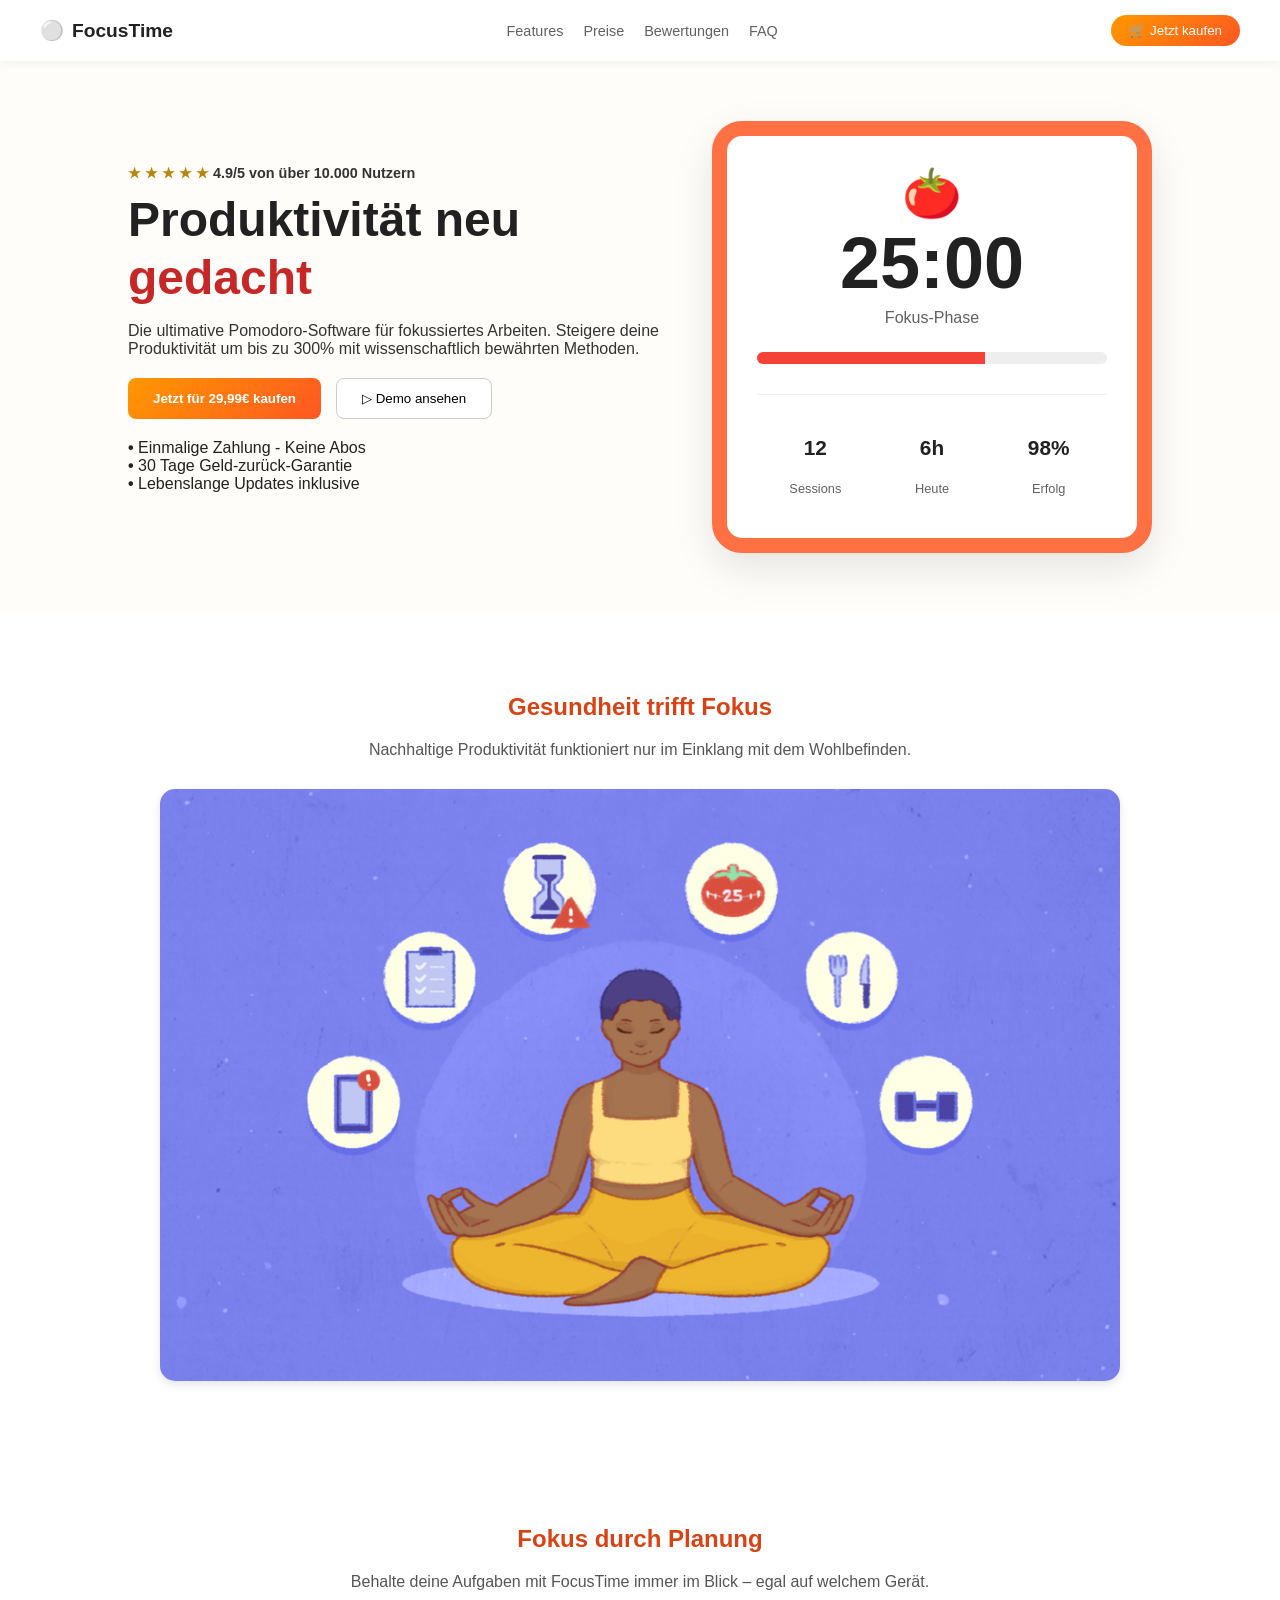
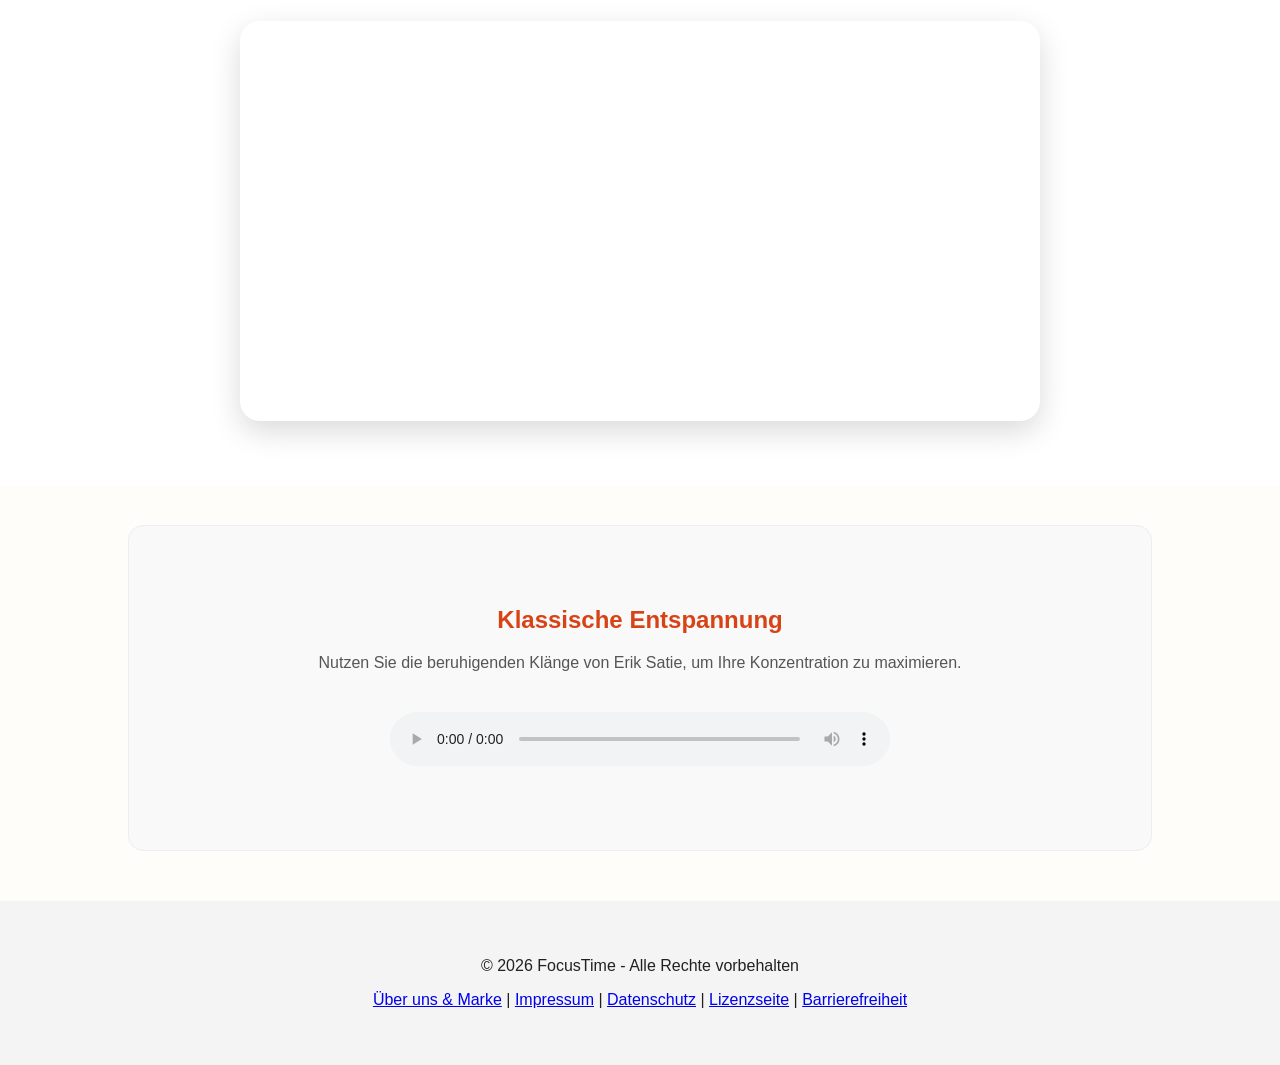
==== index.html @ 0c771ec7 "joa" ====
<!DOCTYPE html>
<html lang="de">
<head>
    <meta charset="UTF-8">
    <meta name="viewport" content="width=device-width, initial-scale=1.0">
    <title>FocusTime - Produktivität neu gedacht</title>
    <link rel="stylesheet" href="style.css">
    <style>
        /* Kontrast-Optimierungen für WAVE */
        :root {
            --primary-orange: #d84315; /* Dunkleres Orange für besseren Kontrast auf Weiß */
            --text-muted: #555555;    /* Dunkleres Grau für bessere Lesbarkeit */
        }

        .rating-badge {
            color: #333333; /* Dunklerer Text */
            font-weight: 600;
        }

        .stars {
            color: #b8860b; /* Dunkleres Gold/Gelb für Kontrast auf hellem Grund */
        }

        .hero-description {
            color: #333333; /* Maximale Lesbarkeit */
        }

        figcaption, .caption-style {
            display: none; /* Entfernt die Nachweise laut Anforderung */
        }
    </style>
</head>
<body>

<header>
    <div class="logo-area">
        <span class="logo-icon" aria-hidden="true">⚪</span> FocusTime
    </div>
    <nav>
        <ul>
            <li><a href="#features">Features</a></li>
            <li><a href="#preise">Preise</a></li>
            <li><a href="#bewertungen">Bewertungen</a></li>
            <li><a href="#faq">FAQ</a></li>
        </ul>
    </nav>
    <button class="btn-header-buy">🛒 Jetzt kaufen</button>
</header>

<main>
    <section class="hero">
        <div class="hero-text">
            <div class="rating-badge">
                <span class="stars">★ ★ ★ ★ ★</span>
                4.9/5 von über 10.000 Nutzern
            </div>

            <h1>Produktivität neu <span class="highlight-red" style="color: #c62828;">gedacht</span></h1>

            <p class="hero-description">
                Die ultimative Pomodoro-Software für fokussiertes Arbeiten. Steigere deine Produktivität um bis zu 300% mit wissenschaftlich bewährten Methoden.
            </p>

            <div class="cta-buttons">
                <button class="btn-main-buy">Jetzt für 29,99€ kaufen</button>
                <button class="btn-demo">▷ Demo ansehen</button>
            </div>

            <ul class="usp-list">
                <li>Einmalige Zahlung - Keine Abos</li>
                <li>30 Tage Geld-zurück-Garantie</li>
                <li>Lebenslange Updates inklusive</li>
            </ul>
        </div>

        <div class="hero-image">
            <div class="timer-mockup">
                <div class="tomato-icon">🍅</div> <p class="timer-display">25:00</p>
                <p class="timer-status">Fokus-Phase</p>

                <div class="progress-bar">
                    <div class="progress-fill"></div>
                </div>

                <div class="stats">
                    <div class="stat-item">
                        <p class="stat-value">12</p>
                        <p class="stat-label">Sessions</p>
                    </div>
                    <div class="stat-item">
                        <p class="stat-value">6h</p>
                        <p class="stat-label">Heute</p>
                    </div>
                    <div class="stat-item">
                        <p class="stat-value">98%</p>
                        <p class="stat-label">Erfolg</p>
                    </div>
                </div>
            </div>
        </div>
    </section>

    <section style="padding: 60px 10%; background: #fff; text-align: center;">
        <h2 style="color: var(--primary-orange);">Gesundheit trifft Fokus</h2>
        <p style="margin-bottom: 30px; color: var(--text-muted);">Nachhaltige Produktivität funktioniert nur im Einklang mit dem Wohlbefinden.</p>

        <figure style="margin: 0;">
            <img src="productivity.png"
                 alt="Grafik: Eine Waage im Gleichgewicht zwischen einem Gehirn (Produktivität) und einem Herz (Gesundheit)"
                 style="max-width: 100%; height: auto; border-radius: 15px; box-shadow: 0 4px 10px rgba(0,0,0,0.1);">
        </figure>
    </section>

    <section style="background: white; padding: 60px 10%; text-align: center;">
        <h2 style="color: var(--primary-orange);">Fokus durch Planung</h2>
        <p style="margin-bottom: 30px; color: var(--text-muted);">Behalte deine Aufgaben mit FocusTime immer im Blick – egal auf welchem Gerät.</p>

        <div style="max-width: 800px; margin: 0 auto; position: relative;">
            <video width="100%" autoplay muted loop playsinline style="border-radius: 20px; box-shadow: 0 10px 30px rgba(0,0,0,0.15);" aria-label="Video einer Person, die produktiv Notizen auf einem Tablet schreibt">
                <source src="to_do_video.mp4" type="video/mp4">
                Ihr Browser unterstützt das Video-Tag nicht.
            </video>
        </div>
    </section>

    <section style="background: #f9f9f9; padding: 60px 10%; border-radius: 15px; text-align: center; margin: 40px 10%; border: 1px solid #eee;">
        <h2 style="color: var(--primary-orange);">Klassische Entspannung</h2>
        <p style="margin-bottom: 20px; color: var(--text-muted);">Nutzen Sie die beruhigenden Klänge von Erik Satie, um Ihre Konzentration zu maximieren.</p>

        <audio controls style="width: 100%; max-width: 500px; margin: 20px 0;">
            <source src="gymnopedie_no_1.mp3" type="audio/mpeg">
            Ihr Browser unterstützt das Audio-Element nicht.
        </audio>
    </section>
</main>

<footer>
    <p>&copy; 2026 FocusTime - Alle Rechte vorbehalten</p>
    <p>
        <a href="about.html">Über uns & Marke</a> |
        <a href="impressum.html">Impressum</a> |
        <a href="privacy.html">Datenschutz</a> |
        <a href="lizenz.html">Lizenzseite</a> |
        <a href="barriere.html">Barrierefreiheit</a>
    </p>
</footer>

</body>
</html>
---- style.css ----
/* style.css */
:root {
    --primary-orange: #ff5722;
    --gradient-orange: linear-gradient(135deg, #ff9800, #ff5722);
    --text-dark: #212121;
    --text-gray: #616161;
    --bg-light: #fffdf9;
}

body {
    font-family: 'Segoe UI', sans-serif;
    margin: 0;
    background-color: var(--bg-light);
    color: var(--text-dark);
}

/* HEADER NAVIGATION */
header {
    background: white;
    padding: 15px 40px;
    display: flex;
    justify-content: space-between;
    align-items: center;
    box-shadow: 0 2px 10px rgba(0,0,0,0.05);
}

.logo-area { font-weight: bold; font-size: 1.2rem; display: flex; align-items: center; gap: 8px; }

nav ul { display: flex; gap: 20px; list-style: none; margin: 0; padding: 0; }
nav a { text-decoration: none; color: var(--text-gray); font-size: 0.9rem; }

.btn-header-buy {
    background: var(--gradient-orange);
    color: white; border: none; padding: 8px 18px; border-radius: 20px; cursor: pointer;
}

/* HERO BEREICH (Das Wichtigste für das Layout) */
.hero {
    display: flex; /* Macht Text und Bild nebeneinander */
    justify-content: center;
    align-items: center;
    padding: 60px 10%;
    gap: 50px;
}

.hero-text { flex: 1; max-width: 600px; }

h1 { font-size: 3rem; margin: 10px 0; line-height: 1.2; }
.highlight-red { color: #f44336; }

.rating-badge { color: #fbc02d; font-size: 0.9rem; margin-bottom: 10px; }

/* BUTTONS */
.cta-buttons { display: flex; gap: 15px; margin: 20px 0; }
.btn-main-buy { background: var(--gradient-orange); color: white; border: none; padding: 12px 25px; border-radius: 8px; font-weight: bold; cursor: pointer; }
.btn-demo { background: white; border: 1px solid #ccc; padding: 12px 25px; border-radius: 8px; cursor: pointer; }

/* LISTE */
.usp-list { list-style: none; padding: 0; }
.usp-list li::before { content: "• "; color: var(--text-dark); font-weight: bold; }

/* TIMER MOCKUP BOX */
.timer-mockup {
    background: white;
    padding: 30px;
    border-radius: 30px;
    border: 15px solid #ff7043; /* Der dicke orange Rand */
    box-shadow: 0 15px 40px rgba(0,0,0,0.1);
    text-align: center;
    width: 350px; /* Feste Breite damit er nicht zusammengedrückt wird */
    display: flex;
    flex-direction: column;
    align-items: center;
}

.tomato-icon { font-size: 3rem; margin-bottom: 5px; }

.timer-display {
    font-size: 4.5rem;
    font-weight: 800;
    margin: 0;
    line-height: 1;
}

.timer-status {
    color: var(--text-gray);
    font-size: 1rem;
    margin: 10px 0 25px 0;
}

/* FORTSCHRITTSBALKEN */
.progress-bar {
    width: 100%;
    height: 12px;
    background: #eee;
    border-radius: 6px;
    margin-bottom: 30px;
    overflow: hidden; /* Damit der Fill nicht übersteht */
}

.progress-fill {
    width: 65%; /* Fortschritt wie im Bild */
    height: 100%;
    background: #f44336;
}

/* STATISTIKEN NEBENEINANDER (Flex-Row statt Column) */
.stats {
    display: flex;
    justify-content: space-between;
    width: 100%;
    border-top: 1px solid #eee;
    padding-top: 20px;
}

.stat-item {
    flex: 1; /* Alle Items gleich breit */
    text-align: center;
}

.stat-value {
    font-size: 1.3rem;
    font-weight: bold;
    display: block;
}

.stat-label {
    color: var(--text-gray);
    font-size: 0.8rem;
}

/* FOOTER */
footer { background: #f4f4f4; padding: 40px; text-align: center; margin-top: 50px; }
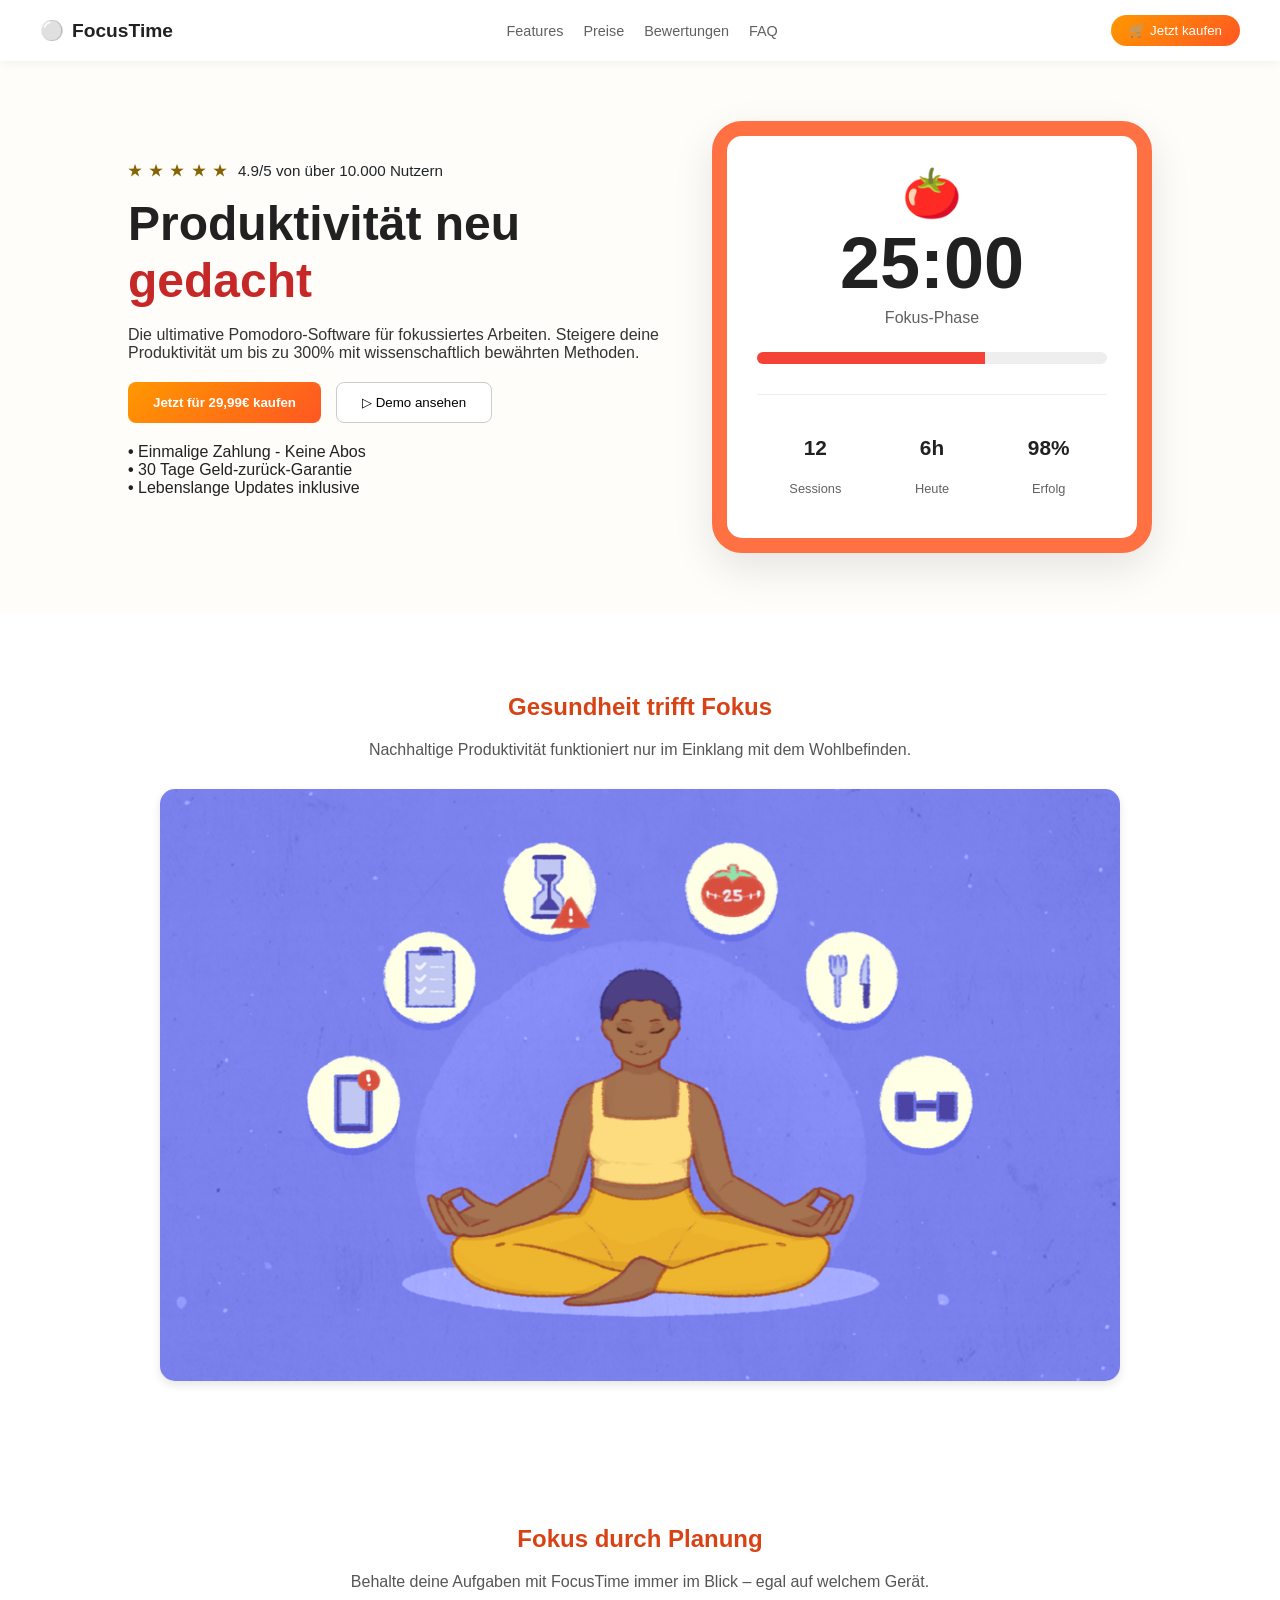
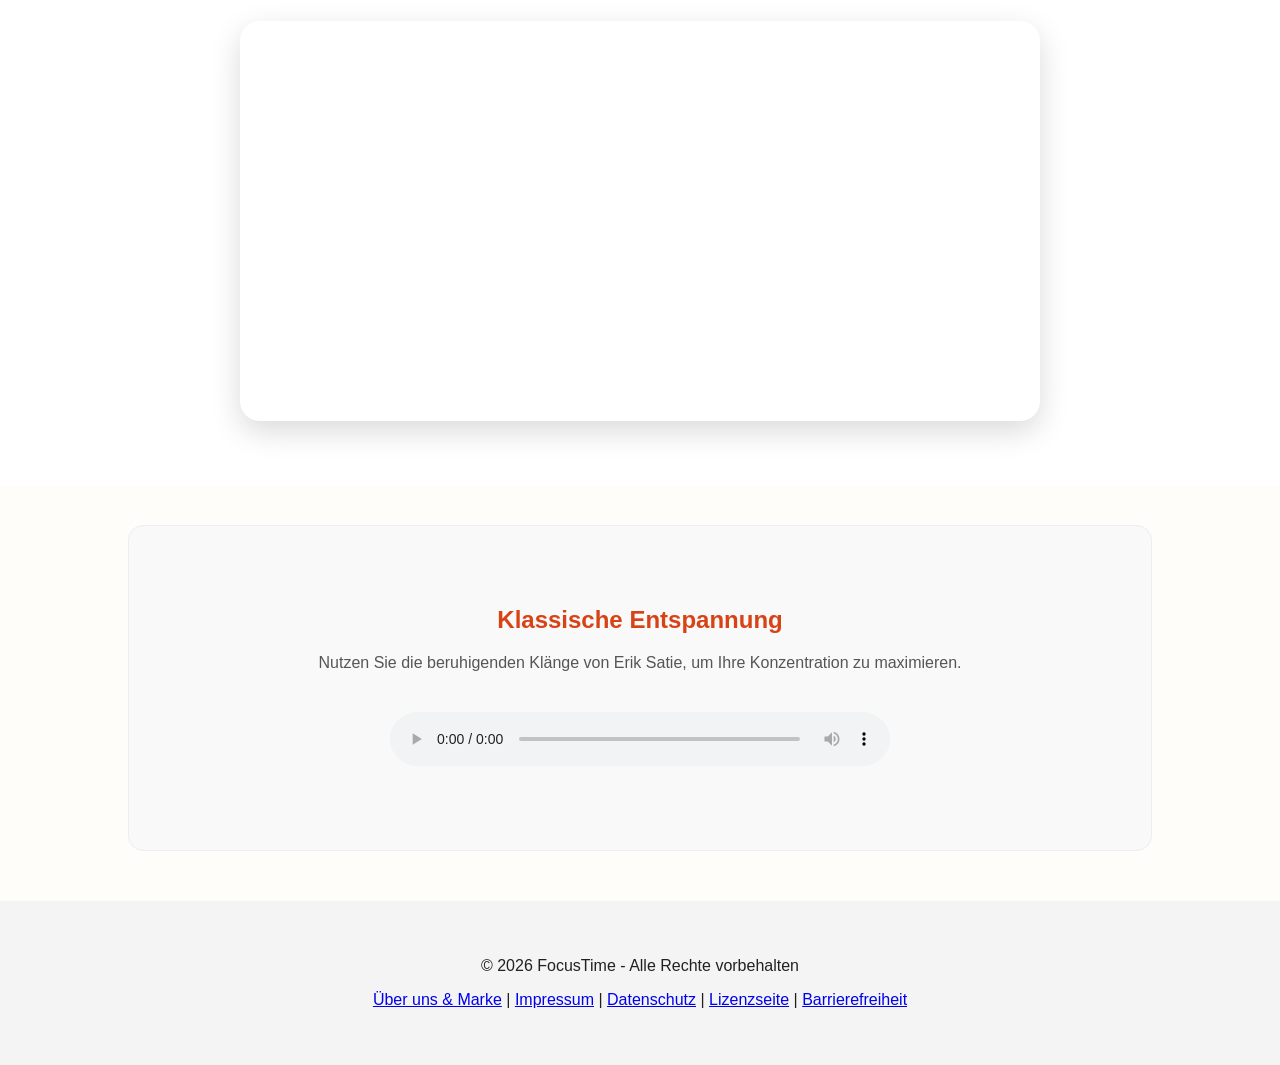
==== commit 74d359f5: "joa" ====
--- a/index.html
+++ b/index.html
@@ -6,20 +6,27 @@
     <title>FocusTime - Produktivität neu gedacht</title>
     <link rel="stylesheet" href="style.css">
     <style>
-        /* Kontrast-Optimierungen für WAVE */
+
         :root {
             --primary-orange: #d84315; /* Dunkleres Orange für besseren Kontrast auf Weiß */
             --text-muted: #555555;    /* Dunkleres Grau für bessere Lesbarkeit */
         }
 
-        .rating-badge {
-            color: #333333; /* Dunklerer Text */
-            font-weight: 600;
-        }
 
-        .stars {
-            color: #b8860b; /* Dunkleres Gold/Gelb für Kontrast auf hellem Grund */
-        }
+    .stars {
+        color: #856404; /* Tiefes Goldbraun für besseren Kontrast auf weißem/hellem Grund */
+        letter-spacing: 2px;
+        font-weight: bold;
+    }
+
+    .rating-badge {
+        color: #212529; /* Fast Schwarz für maximalen Textkontrast */
+        font-size: 0.95rem;
+        display: flex;
+        align-items: center;
+        gap: 10px;
+        margin-bottom: 15px;
+    }
 
         .hero-description {
             color: #333333; /* Maximale Lesbarkeit */
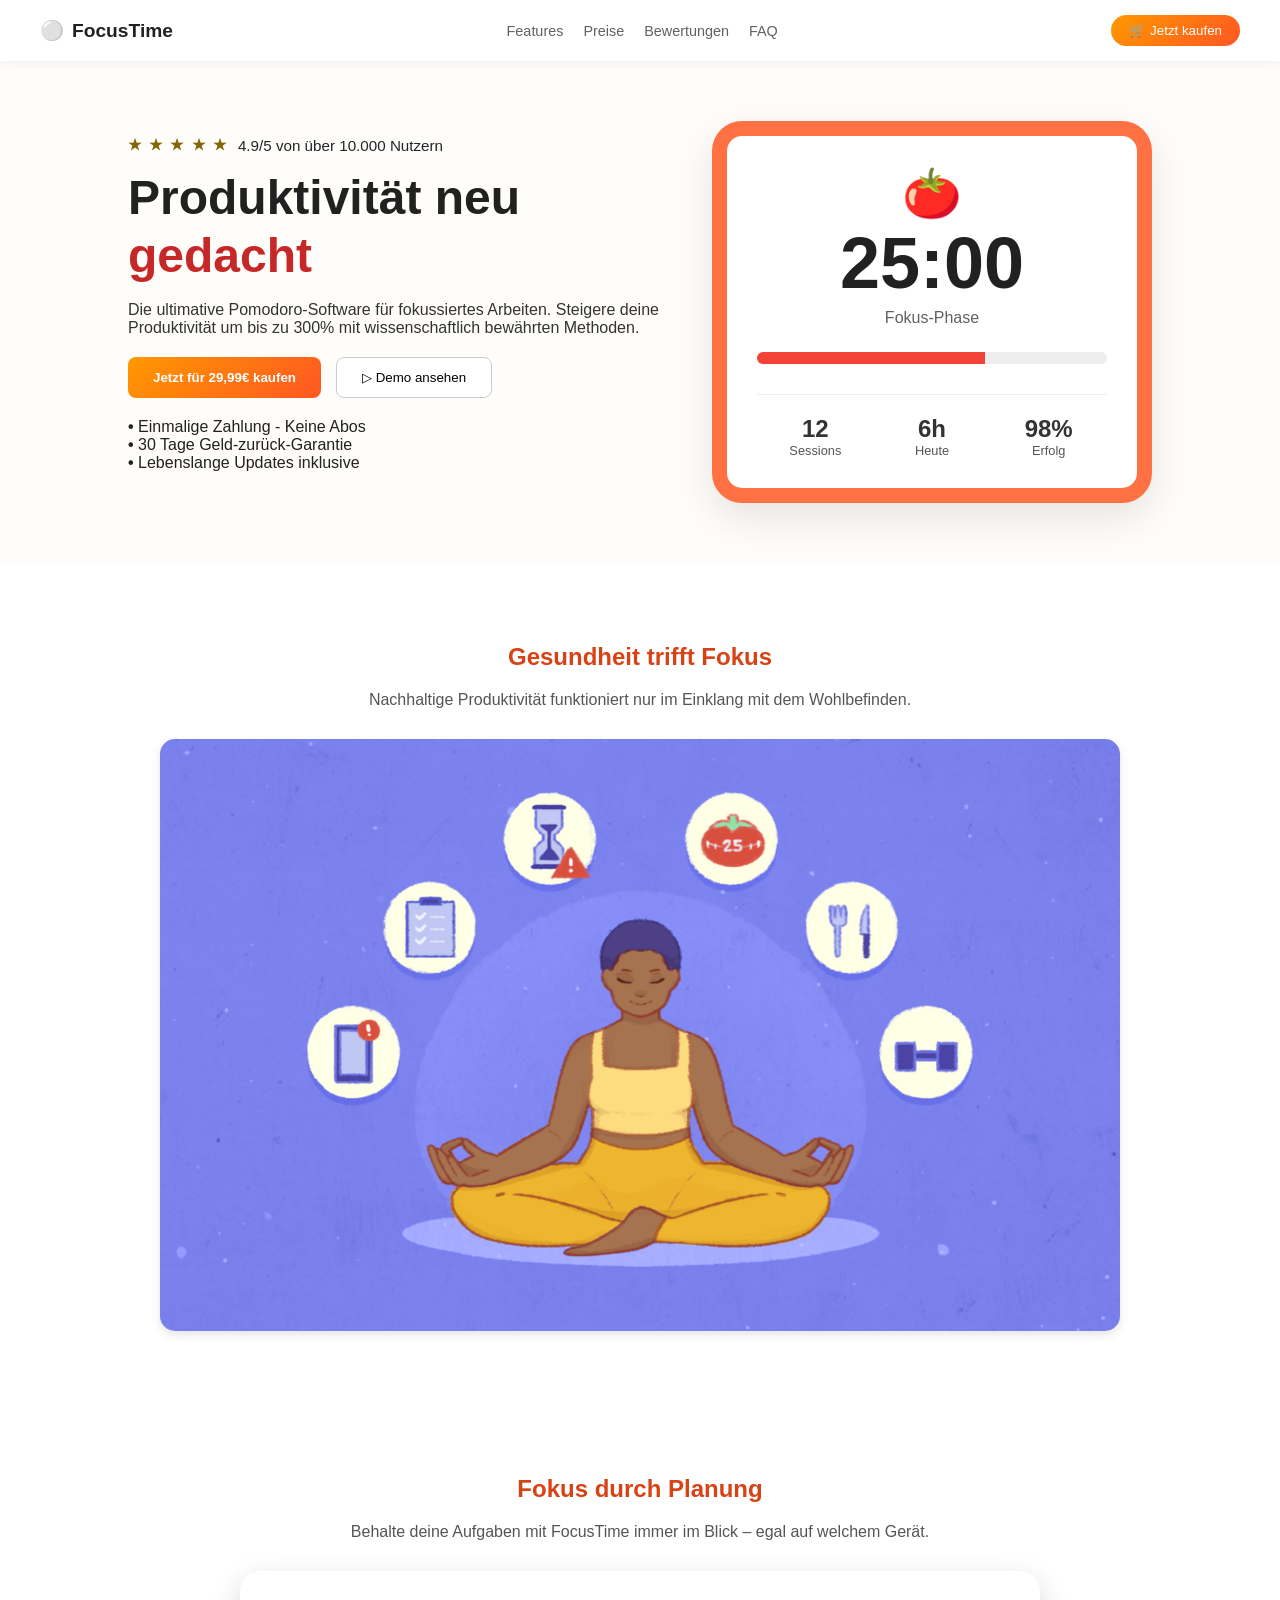
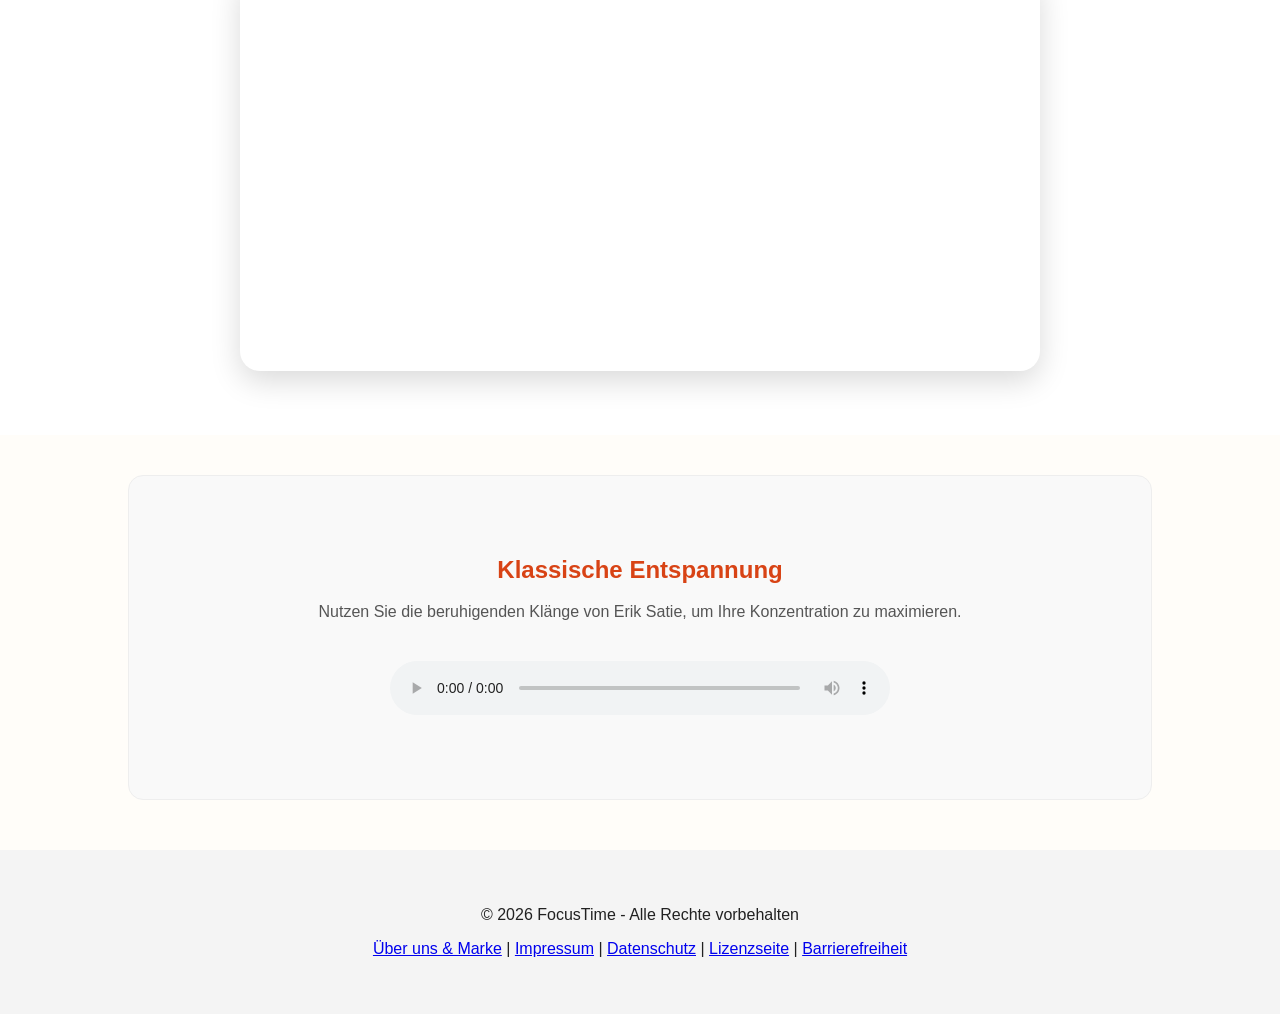
==== commit 01e61c7d: "joa" ====
--- a/index.html
+++ b/index.html
@@ -45,10 +45,10 @@
     </div>
     <nav>
         <ul>
-            <li><a href="#features">Features</a></li>
-            <li><a href="#preise">Preise</a></li>
-            <li><a href="#bewertungen">Bewertungen</a></li>
-            <li><a href="#faq">FAQ</a></li>
+            <li><a>Features</a></li>
+            <li><a>Preise</a></li>
+            <li><a>Bewertungen</a></li>
+            <li><a>FAQ</a></li>
         </ul>
     </nav>
     <button class="btn-header-buy">🛒 Jetzt kaufen</button>
@@ -91,15 +91,15 @@
 
                 <div class="stats">
                     <div class="stat-item">
-                        <p class="stat-value">12</p>
+                        <h4 class="stat-value">12</h4>
                         <p class="stat-label">Sessions</p>
                     </div>
                     <div class="stat-item">
-                        <p class="stat-value">6h</p>
+                        <h4 class="stat-value">6h</h4>
                         <p class="stat-label">Heute</p>
                     </div>
                     <div class="stat-item">
-                        <p class="stat-value">98%</p>
+                        <h4 class="stat-value">98%</h4>
                         <p class="stat-label">Erfolg</p>
                     </div>
                 </div>
@@ -119,22 +119,25 @@
     </section>
 
     <section style="background: white; padding: 60px 10%; text-align: center;">
-        <h2 style="color: var(--primary-orange);">Fokus durch Planung</h2>
+        <h2 id="video-heading" style="color: var(--primary-orange);">Fokus durch Planung</h2>
         <p style="margin-bottom: 30px; color: var(--text-muted);">Behalte deine Aufgaben mit FocusTime immer im Blick – egal auf welchem Gerät.</p>
 
         <div style="max-width: 800px; margin: 0 auto; position: relative;">
-            <video width="100%" autoplay muted loop playsinline style="border-radius: 20px; box-shadow: 0 10px 30px rgba(0,0,0,0.15);" aria-label="Video einer Person, die produktiv Notizen auf einem Tablet schreibt">
+            <video width="100%" autoplay muted loop playsinline
+                   style="border-radius: 20px; box-shadow: 0 10px 30px rgba(0,0,0,0.15);"
+                   aria-labelledby="video-heading">
                 <source src="to_do_video.mp4" type="video/mp4">
+                <track kind="captions" src="" srclang="de" label="Deutsch">
                 Ihr Browser unterstützt das Video-Tag nicht.
             </video>
         </div>
     </section>
 
     <section style="background: #f9f9f9; padding: 60px 10%; border-radius: 15px; text-align: center; margin: 40px 10%; border: 1px solid #eee;">
-        <h2 style="color: var(--primary-orange);">Klassische Entspannung</h2>
+        <h2 id="audio-heading" style="color: var(--primary-orange);">Klassische Entspannung</h2>
         <p style="margin-bottom: 20px; color: var(--text-muted);">Nutzen Sie die beruhigenden Klänge von Erik Satie, um Ihre Konzentration zu maximieren.</p>
 
-        <audio controls style="width: 100%; max-width: 500px; margin: 20px 0;">
+        <audio controls style="width: 100%; max-width: 500px; margin: 20px 0;" aria-labelledby="audio-heading">
             <source src="gymnopedie_no_1.mp3" type="audio/mpeg">
             Ihr Browser unterstützt das Audio-Element nicht.
         </audio>
--- a/style.css
+++ b/style.css
@@ -119,14 +119,17 @@
 }
 
 .stat-value {
-    font-size: 1.3rem;
+    font-size: 1.5rem;
+    margin: 0;
+    padding: 0;
+    color: #333;
     font-weight: bold;
-    display: block;
 }
 
 .stat-label {
-    color: var(--text-gray);
+    margin: 0;
     font-size: 0.8rem;
+    color: #555;
 }
 
 /* FOOTER */
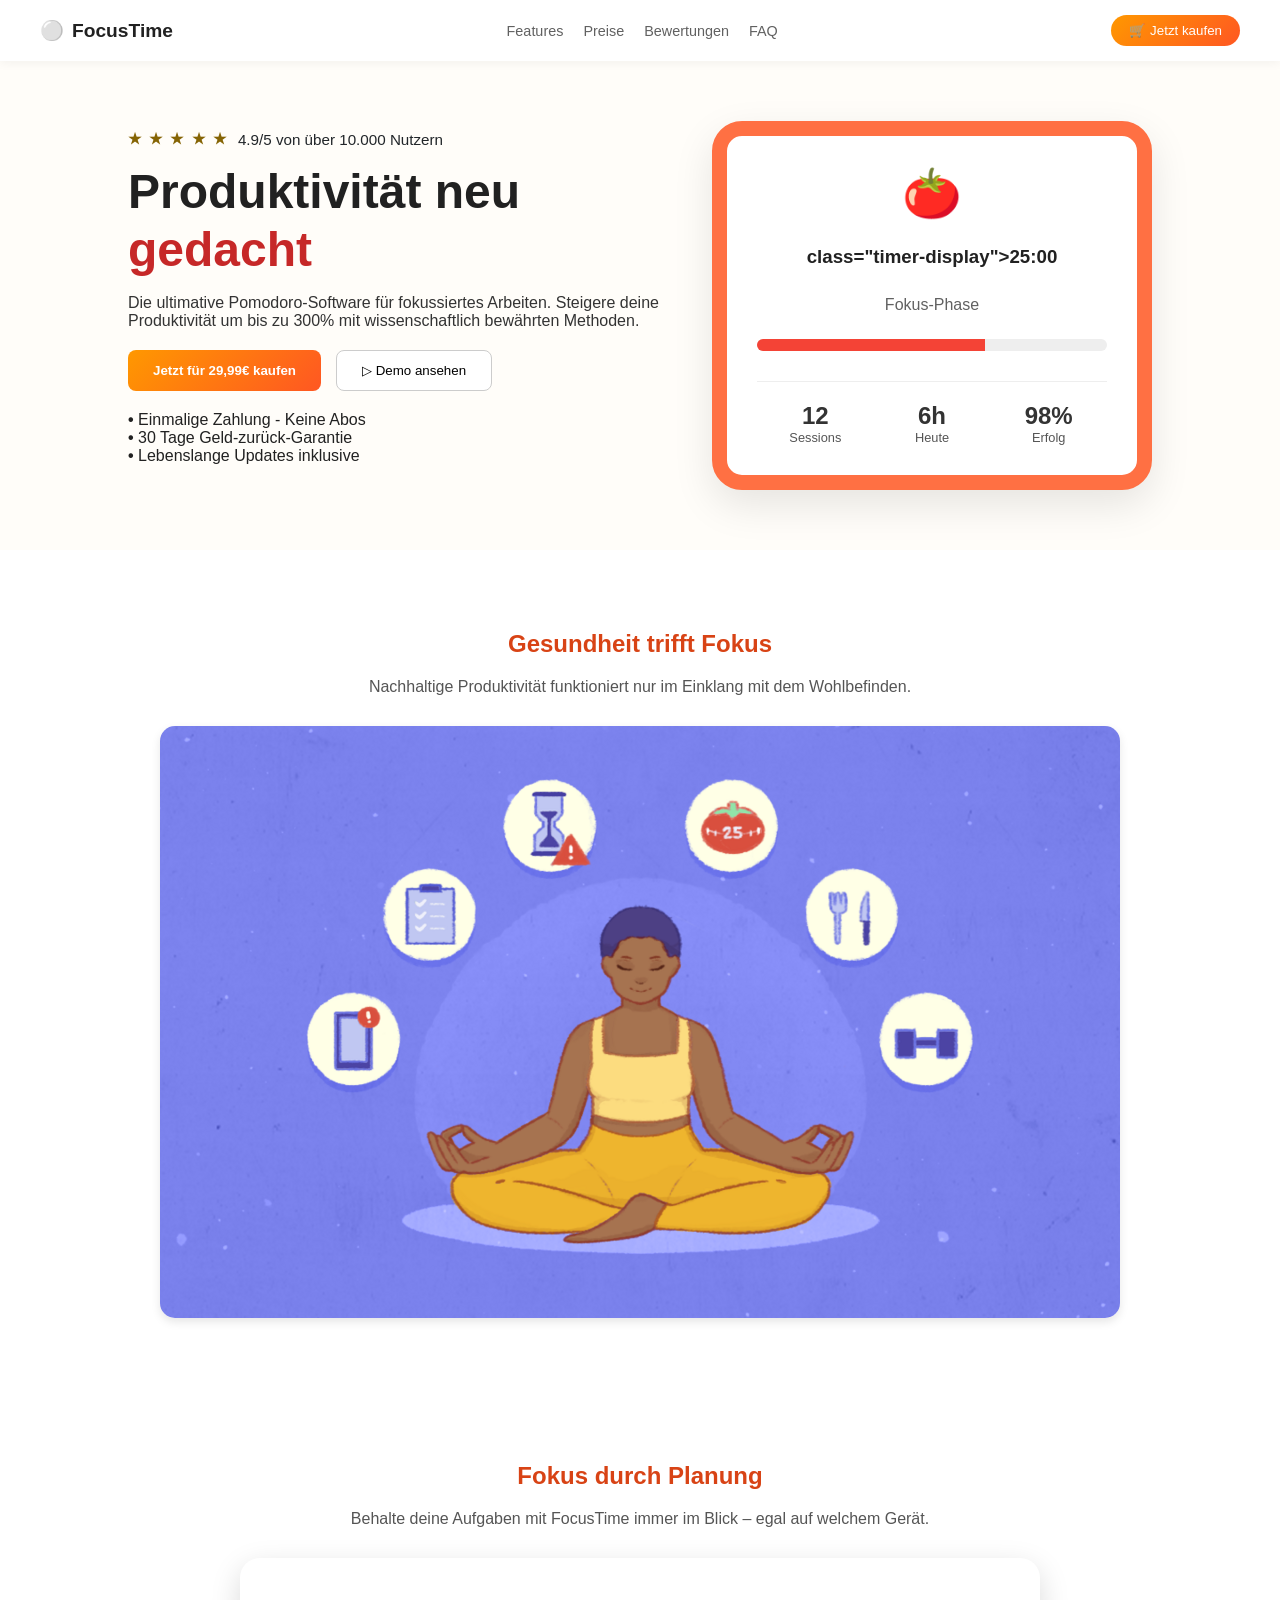
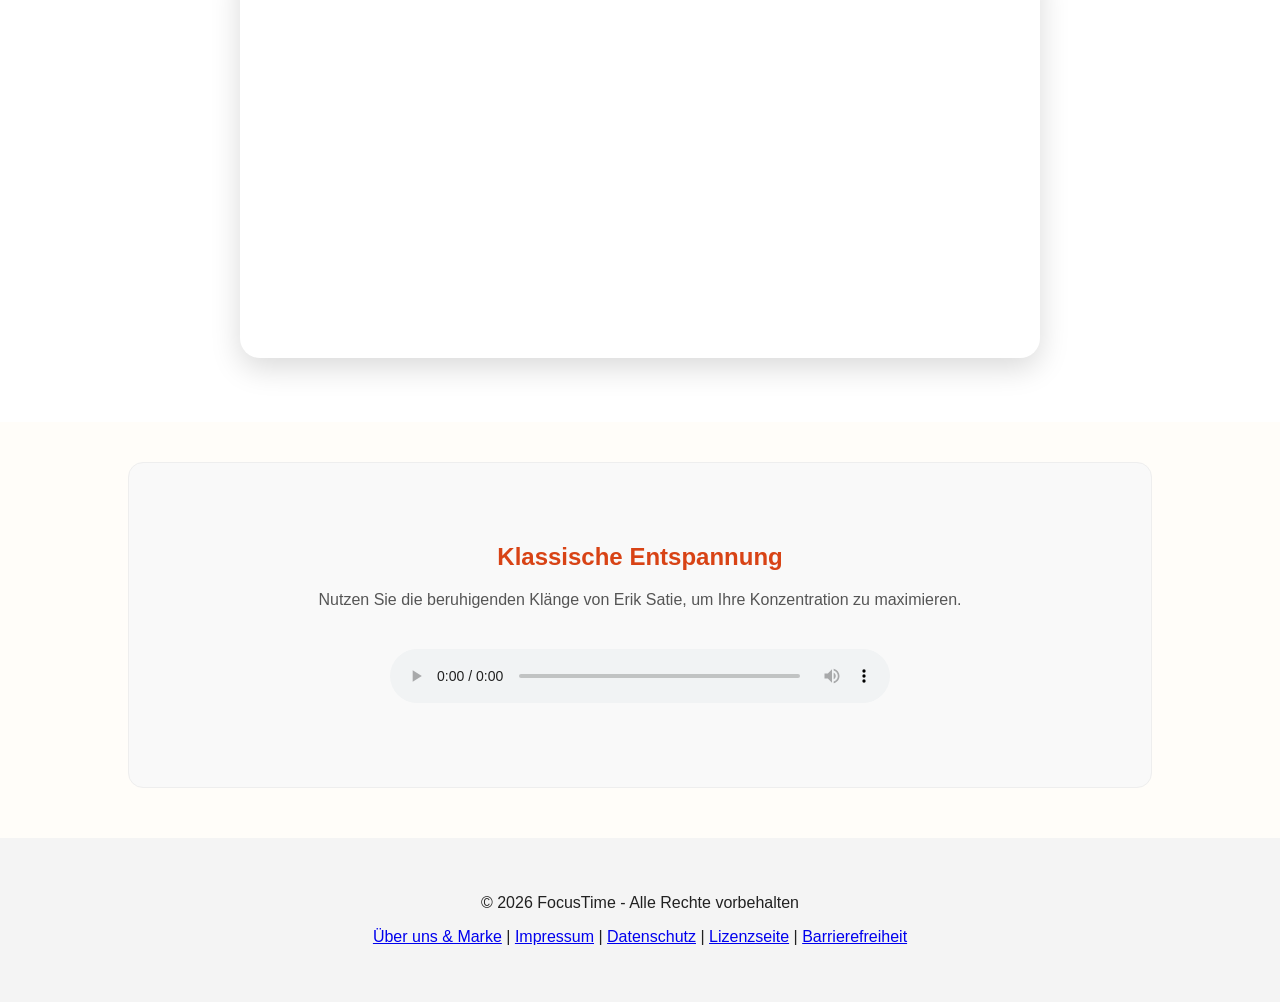
==== commit d905b01f: "joa" ====
--- a/index.html
+++ b/index.html
@@ -82,7 +82,7 @@
 
         <div class="hero-image">
             <div class="timer-mockup">
-                <div class="tomato-icon">🍅</div> <p class="timer-display">25:00</p>
+                <div class="tomato-icon">🍅</div> <h3> class="timer-display">25:00</h3>
                 <p class="timer-status">Fokus-Phase</p>
 
                 <div class="progress-bar">
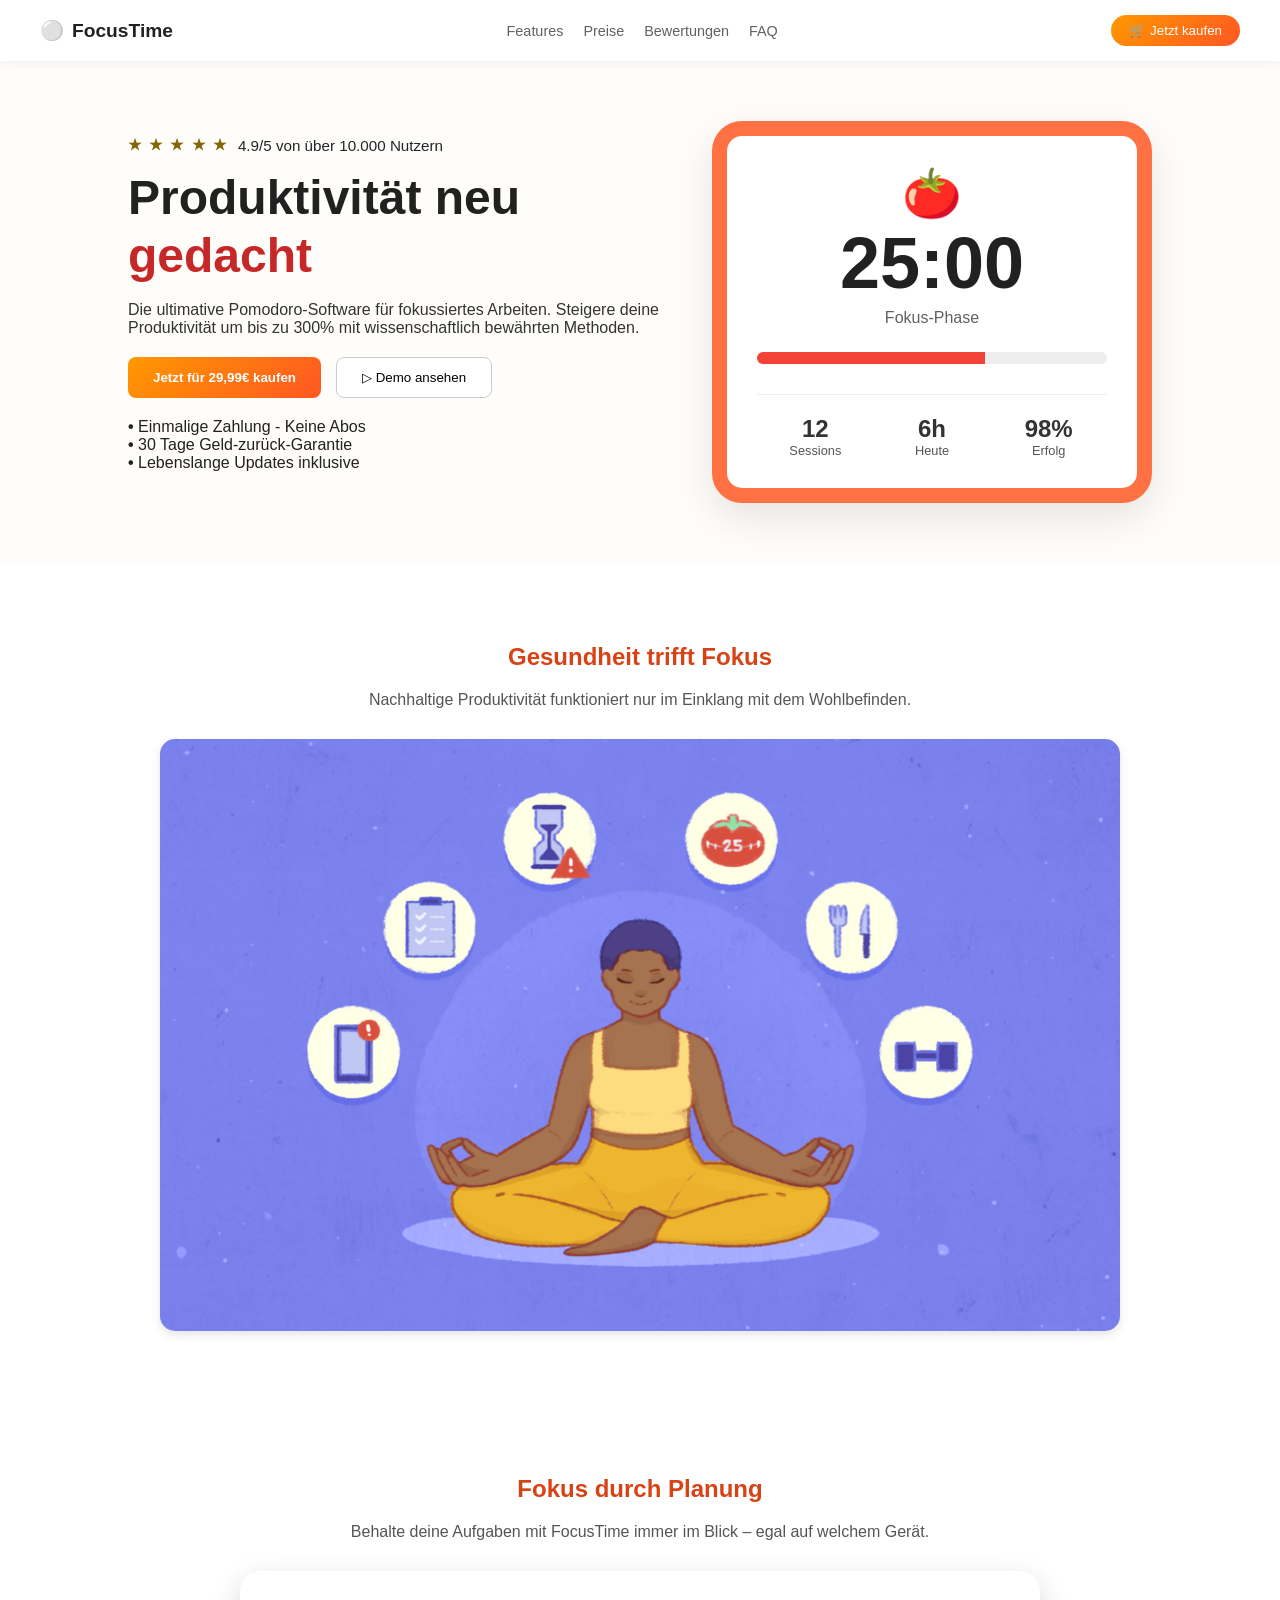
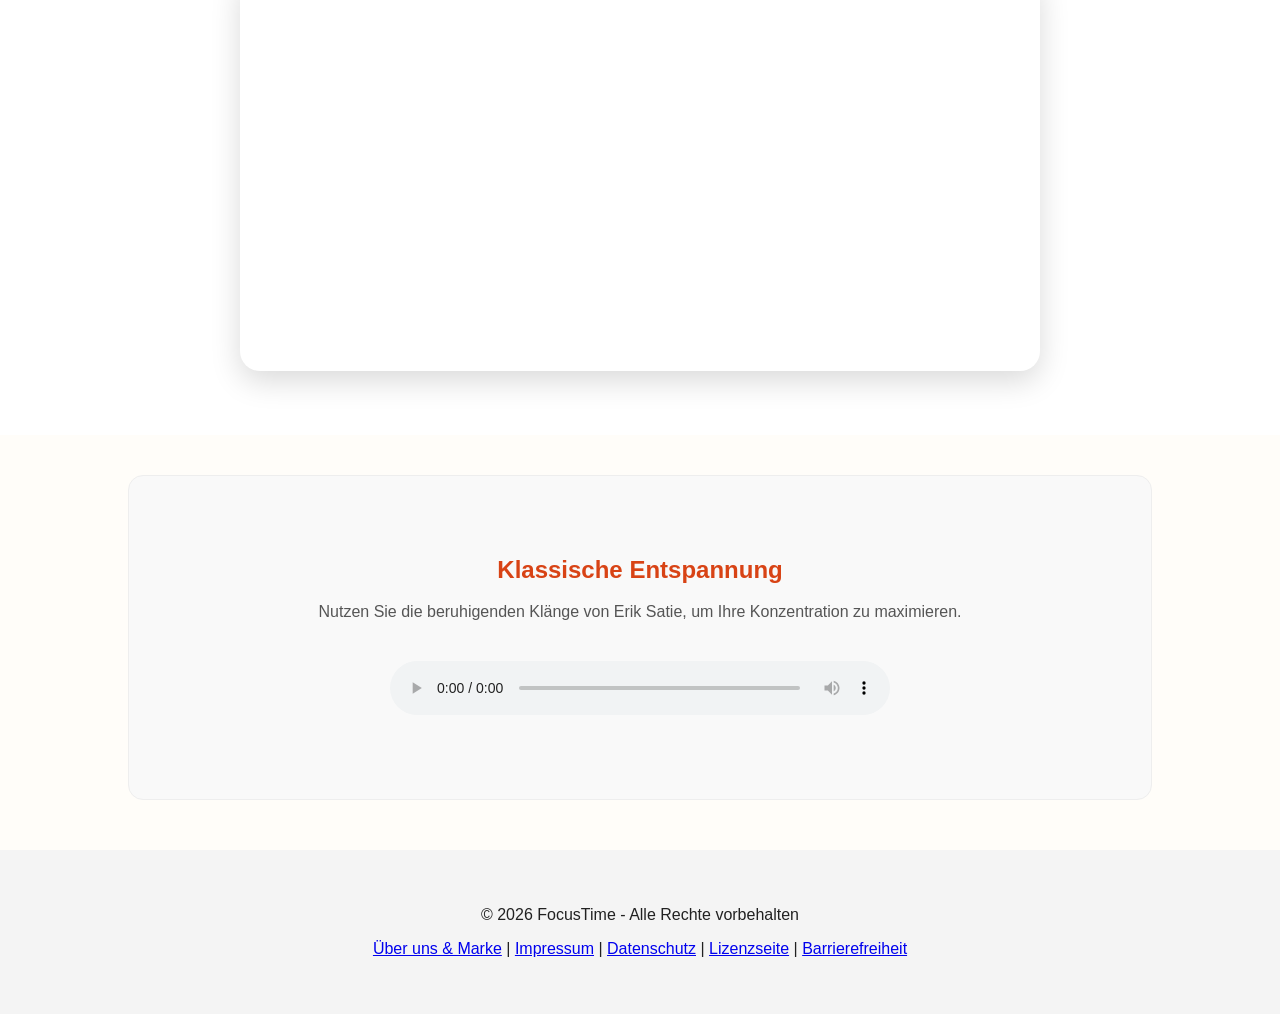
==== commit 109344a1: "joa" ====
--- a/index.html
+++ b/index.html
@@ -82,7 +82,8 @@
 
         <div class="hero-image">
             <div class="timer-mockup">
-                <div class="tomato-icon">🍅</div> <h3> class="timer-display">25:00</h3>
+                <div class="tomato-icon">🍅</div>
+                <h2 class="timer-display">25:00</h2>
                 <p class="timer-status">Fokus-Phase</p>
 
                 <div class="progress-bar">
@@ -91,15 +92,15 @@
 
                 <div class="stats">
                     <div class="stat-item">
-                        <h4 class="stat-value">12</h4>
+                        <h3 class="stat-value">12</h3>
                         <p class="stat-label">Sessions</p>
                     </div>
                     <div class="stat-item">
-                        <h4 class="stat-value">6h</h4>
+                        <h3 class="stat-value">6h</h3>
                         <p class="stat-label">Heute</p>
                     </div>
                     <div class="stat-item">
-                        <h4 class="stat-value">98%</h4>
+                        <h3 class="stat-value">98%</h3>
                         <p class="stat-label">Erfolg</p>
                     </div>
                 </div>
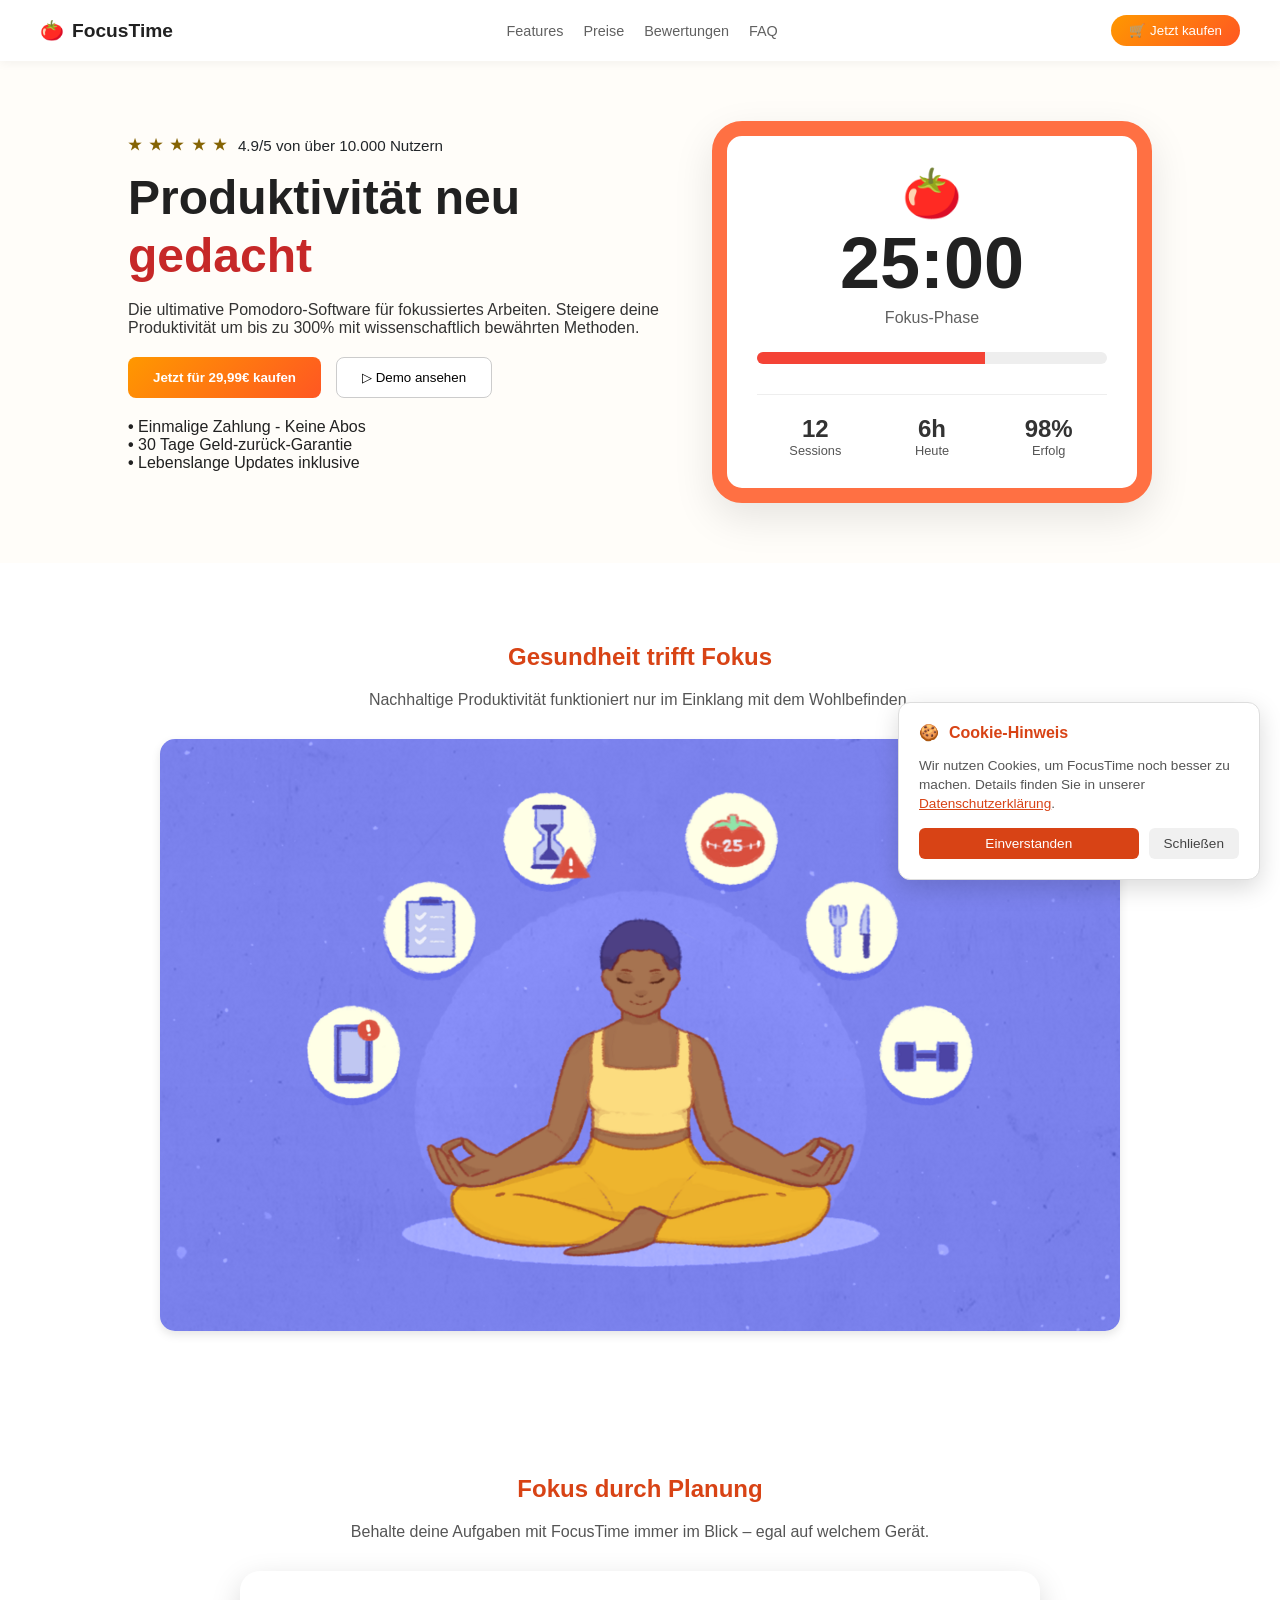
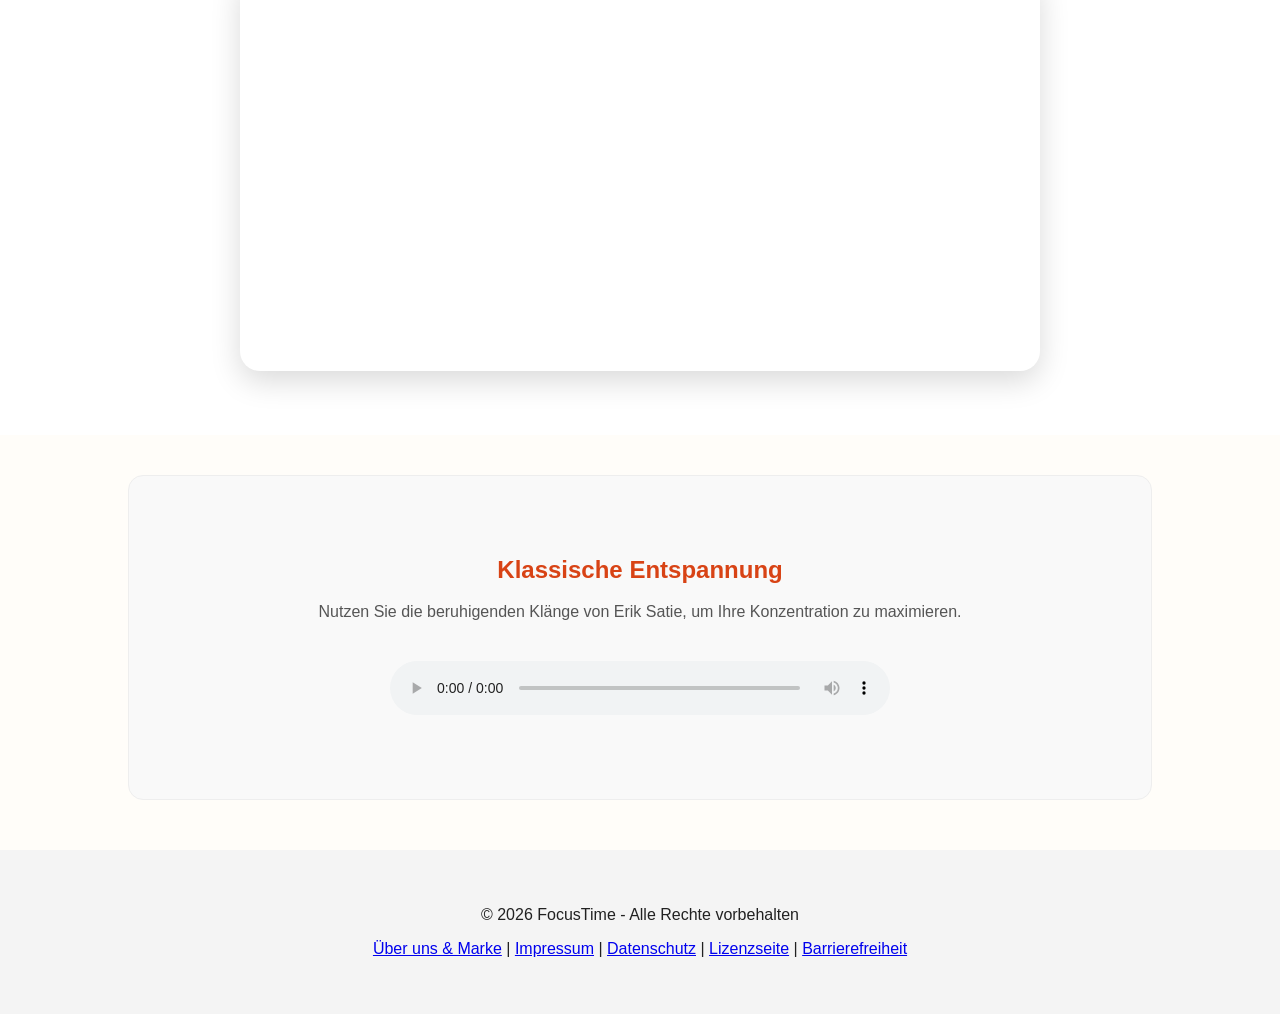
==== commit ba3f7633: "joa" ====
--- a/index.html
+++ b/index.html
@@ -41,7 +41,7 @@
 
 <header>
     <div class="logo-area">
-        <span class="logo-icon" aria-hidden="true">⚪</span> FocusTime
+        <span class="logo-icon" aria-hidden="true">🍅</span> FocusTime
     </div>
     <nav>
         <ul>
@@ -155,6 +155,30 @@
         <a href="barriere.html">Barrierefreiheit</a>
     </p>
 </footer>
+<div id="cookie-banner">
+    <div class="cookie-header">
+        <span>🍪</span> Cookie-Hinweis
+    </div>
+    <p class="cookie-text">
+        Wir nutzen Cookies, um FocusTime noch besser zu machen. Details finden Sie in unserer
+        <a href="privacy.html" style="color: var(--primary-orange);">Datenschutzerklärung</a>.
+    </p>
+    <div class="cookie-actions">
+        <button class="btn-accept" onclick="dismissBanner()">Einverstanden</button>
+        <button class="btn-hide" onclick="dismissBanner()">Schließen</button>
+    </div>
+</div>
 
+<script>
+    function dismissBanner() {
+        const banner = document.getElementById('cookie-banner');
+        banner.classList.add('slide-out');
+
+        // Optional: Nach der Animation das Element ganz entfernen
+        setTimeout(() => {
+            banner.style.display = 'none';
+        }, 600);
+    }
+</script>
 </body>
 </html>
--- a/style.css
+++ b/style.css
@@ -131,6 +131,67 @@
     font-size: 0.8rem;
     color: #555;
 }
+/* Cookie Banner Styling */
+#cookie-banner {
+    position: fixed;
+    bottom: 20px;
+    right: 20px;
+    width: 320px;
+    background: #ffffff;
+    border: 1px solid #ddd;
+    border-radius: 12px;
+    box-shadow: 0 8px 24px rgba(0,0,0,0.15);
+    padding: 20px;
+    z-index: 10000;
+    transition: transform 0.6s cubic-bezier(0.68, -0.55, 0.27, 1.55), opacity 0.5s;
+    font-family: sans-serif;
+}
 
+#cookie-banner.slide-out {
+    transform: translateX(120%); /* Schiebt den Banner nach rechts raus */
+    opacity: 0;
+}
+
+.cookie-header {
+    display: flex;
+    align-items: center;
+    gap: 10px;
+    margin-bottom: 10px;
+    font-weight: bold;
+    color: var(--primary-orange);
+}
+
+.cookie-text {
+    font-size: 0.85rem;
+    color: #555;
+    line-height: 1.4;
+    margin-bottom: 15px;
+}
+
+.cookie-actions {
+    display: flex;
+    gap: 10px;
+}
+
+.btn-accept {
+    background: var(--primary-orange);
+    color: white;
+    border: none;
+    padding: 8px 15px;
+    border-radius: 6px;
+    cursor: pointer;
+    font-size: 0.85rem;
+    flex: 1;
+}
+
+.btn-hide {
+    background: #f0f0f0;
+    color: #444;
+    border: none;
+    padding: 8px 15px;
+    border-radius: 6px;
+    cursor: pointer;
+    font-size: 0.85rem;
+}
 /* FOOTER */
 footer { background: #f4f4f4; padding: 40px; text-align: center; margin-top: 50px; }
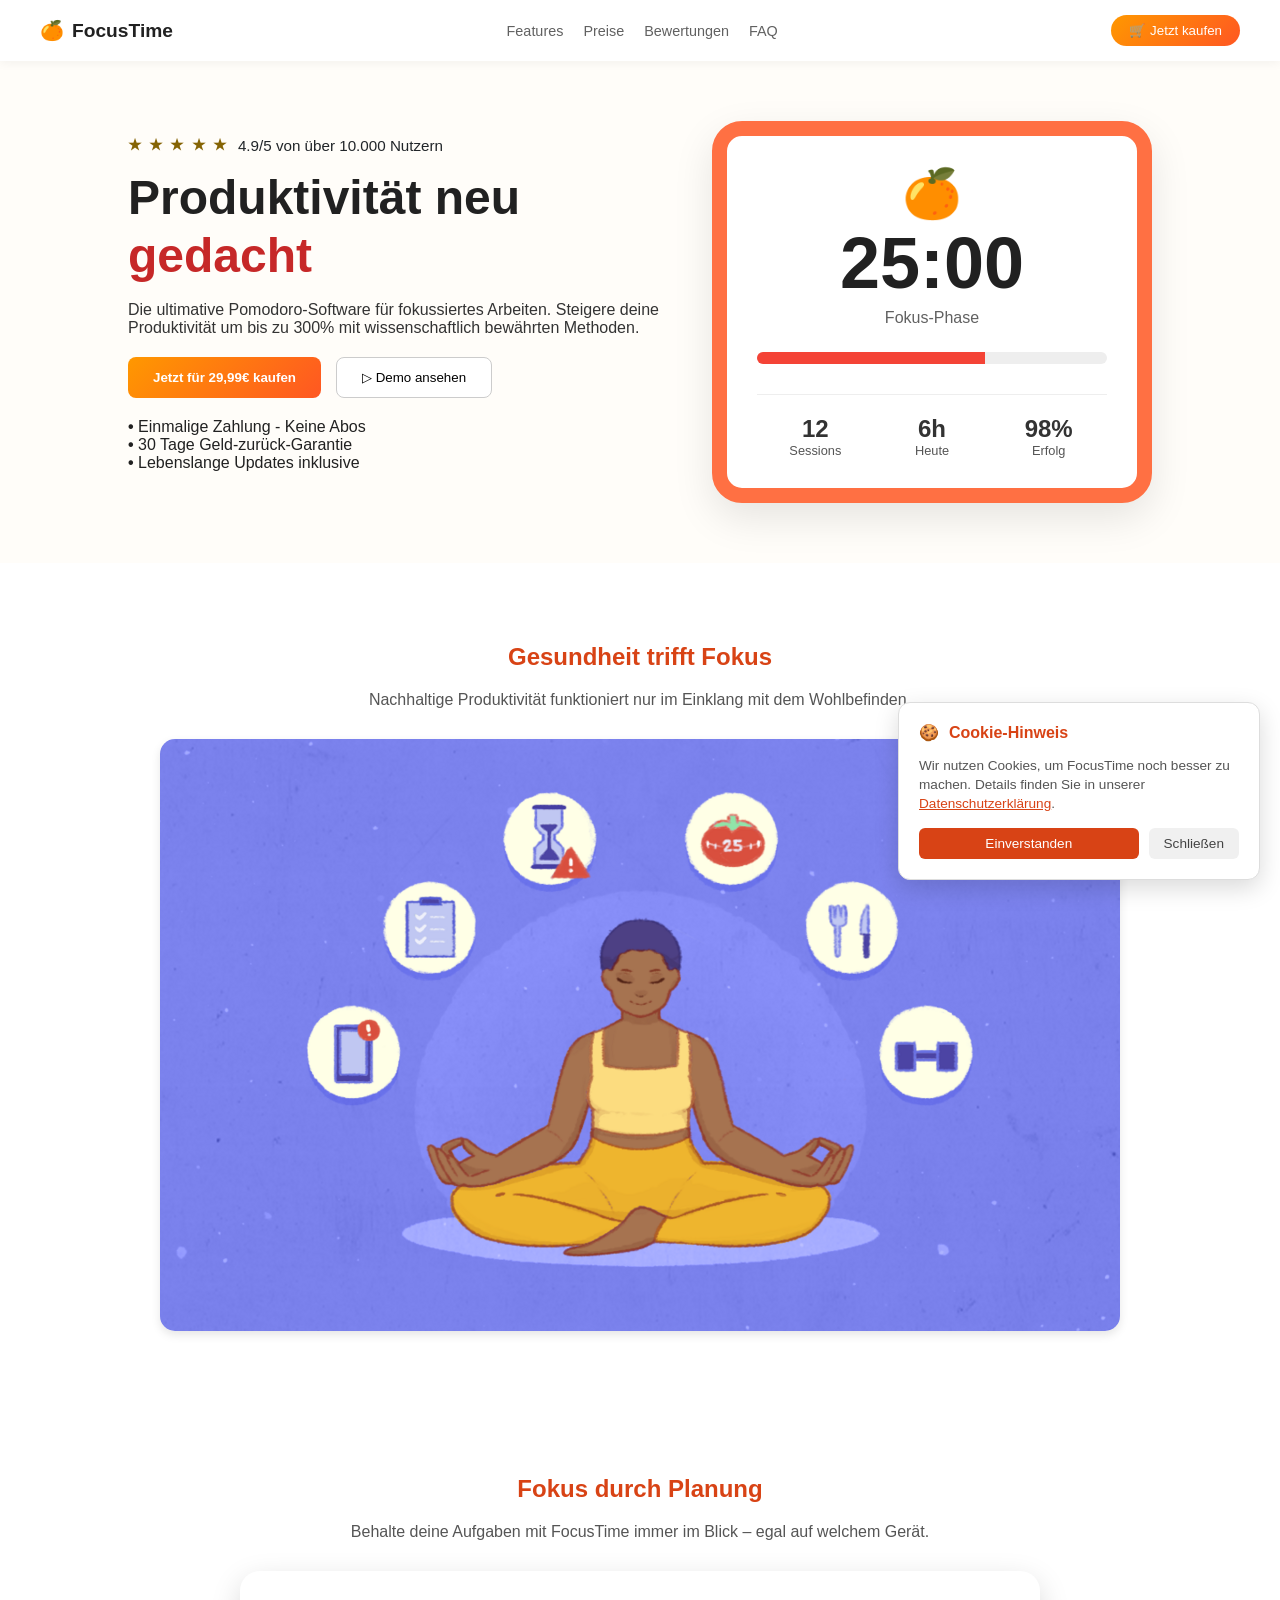
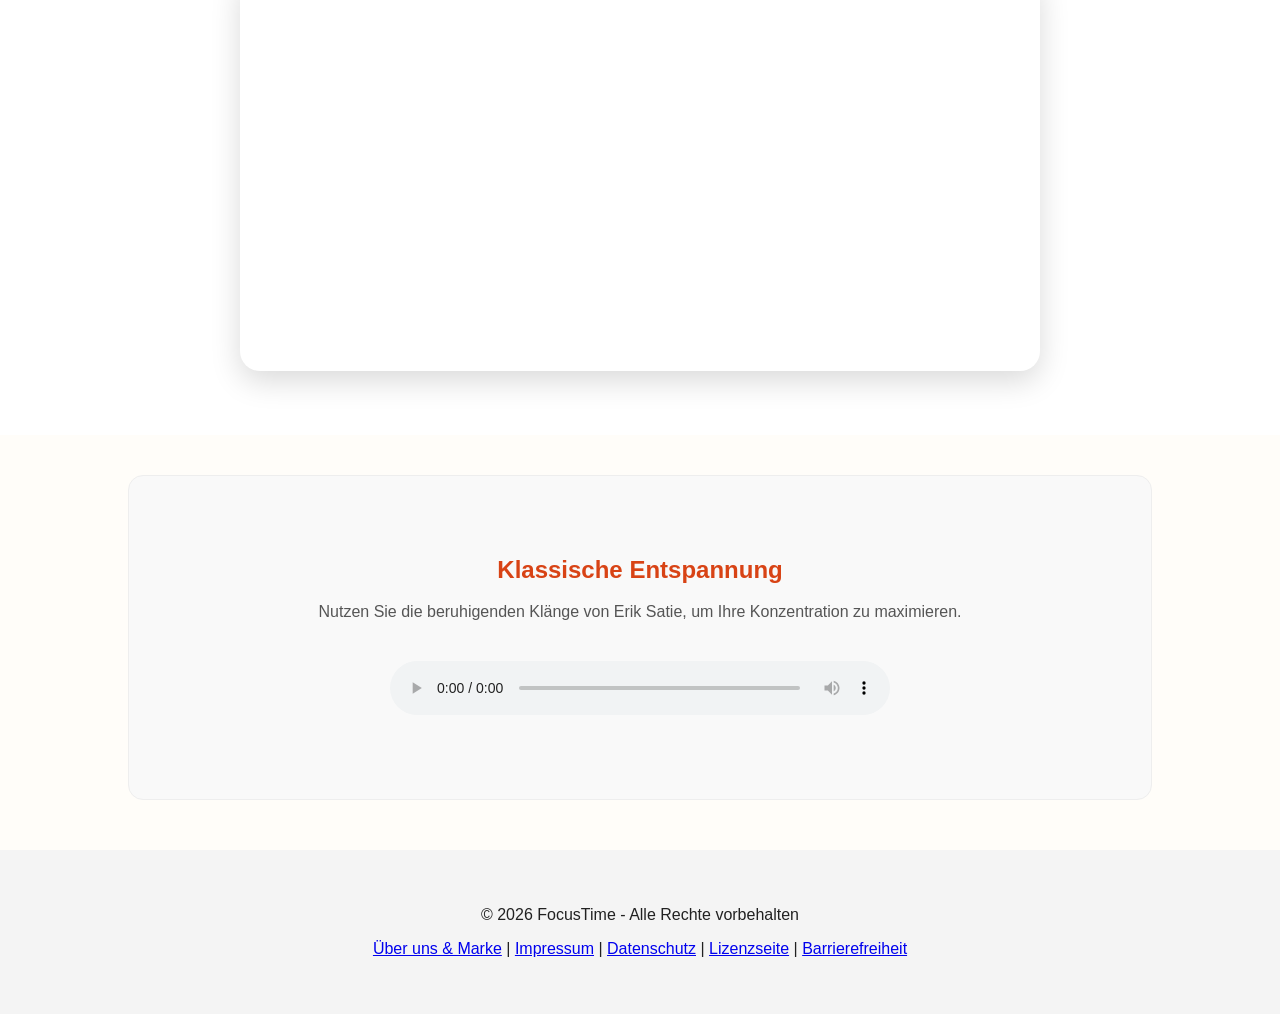
==== commit 8905dc8e: "joa" ====
--- a/index.html
+++ b/index.html
@@ -41,7 +41,7 @@
 
 <header>
     <div class="logo-area">
-        <span class="logo-icon" aria-hidden="true">🍅</span> FocusTime
+        <span class="logo-icon" aria-hidden="true">🍊</span> FocusTime
     </div>
     <nav>
         <ul>
@@ -82,7 +82,7 @@
 
         <div class="hero-image">
             <div class="timer-mockup">
-                <div class="tomato-icon">🍅</div>
+                <div class="tomato-icon">🍊</div>
                 <h2 class="timer-display">25:00</h2>
                 <p class="timer-status">Fokus-Phase</p>
 
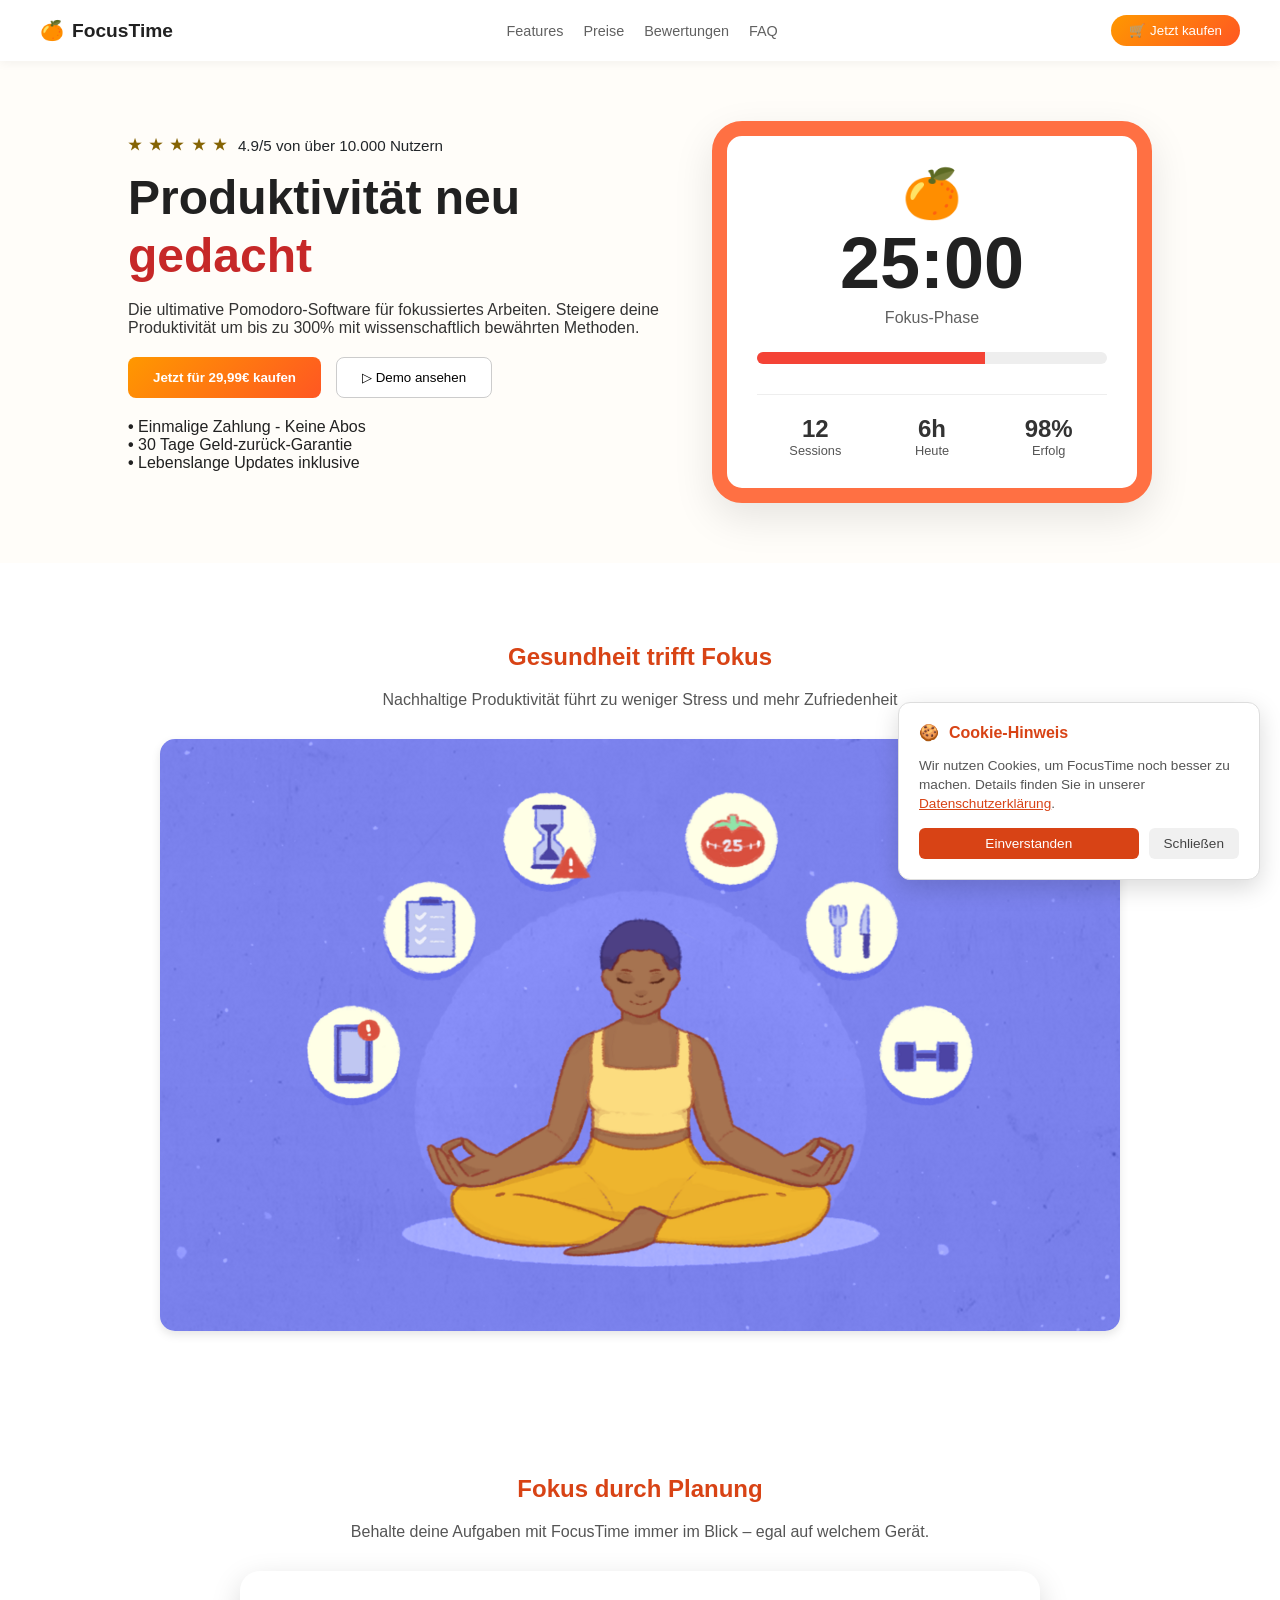
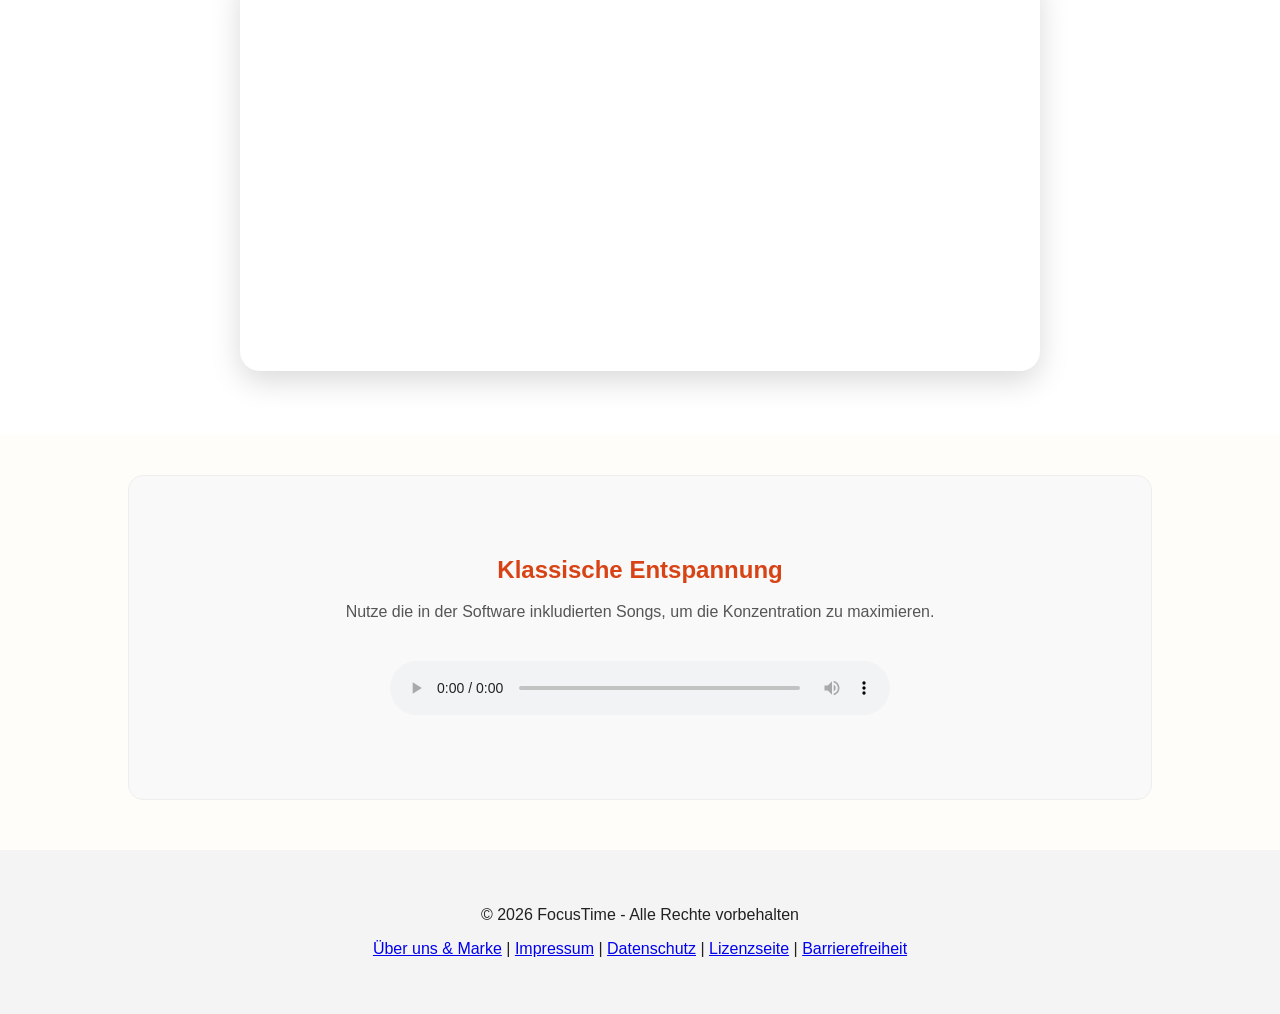
==== commit ba36891f: "finalisimo" ====
--- a/index.html
+++ b/index.html
@@ -82,7 +82,7 @@
 
         <div class="hero-image">
             <div class="timer-mockup">
-                <div class="tomato-icon">🍊</div>
+                <div class="orange-icon">🍊</div>
                 <h2 class="timer-display">25:00</h2>
                 <p class="timer-status">Fokus-Phase</p>
 
@@ -110,7 +110,7 @@
 
     <section style="padding: 60px 10%; background: #fff; text-align: center;">
         <h2 style="color: var(--primary-orange);">Gesundheit trifft Fokus</h2>
-        <p style="margin-bottom: 30px; color: var(--text-muted);">Nachhaltige Produktivität funktioniert nur im Einklang mit dem Wohlbefinden.</p>
+        <p style="margin-bottom: 30px; color: var(--text-muted);">Nachhaltige Produktivität führt zu weniger Stress und mehr Zufriedenheit</p>
 
         <figure style="margin: 0;">
             <img src="productivity.png"
@@ -136,7 +136,7 @@
 
     <section style="background: #f9f9f9; padding: 60px 10%; border-radius: 15px; text-align: center; margin: 40px 10%; border: 1px solid #eee;">
         <h2 id="audio-heading" style="color: var(--primary-orange);">Klassische Entspannung</h2>
-        <p style="margin-bottom: 20px; color: var(--text-muted);">Nutzen Sie die beruhigenden Klänge von Erik Satie, um Ihre Konzentration zu maximieren.</p>
+        <p style="margin-bottom: 20px; color: var(--text-muted);">Nutze die in der Software inkludierten Songs, um die Konzentration zu maximieren.</p>
 
         <audio controls style="width: 100%; max-width: 500px; margin: 20px 0;" aria-labelledby="audio-heading">
             <source src="gymnopedie_no_1.mp3" type="audio/mpeg">
--- a/style.css
+++ b/style.css
@@ -73,7 +73,7 @@
     align-items: center;
 }
 
-.tomato-icon { font-size: 3rem; margin-bottom: 5px; }
+.orange-icon { font-size: 3rem; margin-bottom: 5px; }
 
 .timer-display {
     font-size: 4.5rem;
